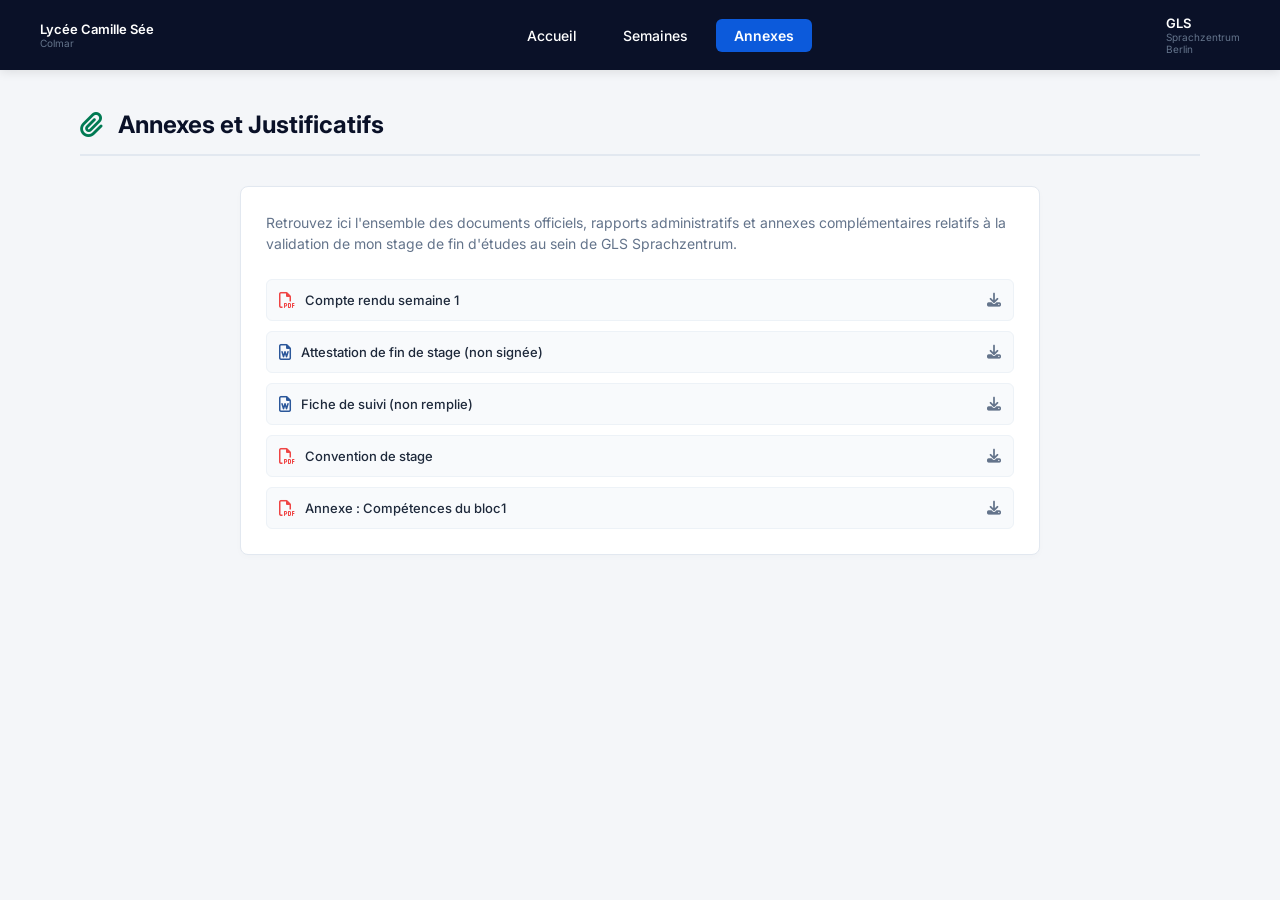
==== annexes.html @ 9d840eb7 "Premier commit du site de stage" ====
<!DOCTYPE html>
<html lang="fr">
<head>
    <meta charset="UTF-8">
    <meta name="viewport" content="width=device-width, initial-scale=1.0">
    <title>Annexes - Compte Rendu de Stage</title>
    <link rel="stylesheet" href="annexes.css">
    <link rel="stylesheet" href="https://cdnjs.cloudflare.com/ajax/libs/font-awesome/6.4.0/css/all.min.css">
    <link href="https://fonts.googleapis.com/css2?family=Inter:wght@400;500;600;700;800&display=swap" rel="stylesheet">
</head>
<body>

    <header class="navbar">
        <div class="logo-left">
            <div class="logo-text">
                <span class="title">Lycée Camille Sée</span>
                <span class="subtitle">Colmar</span>
            </div>
        </div>

        <nav class="nav-links">
            <a href="index.html">Accueil</a>
            <a href="semaines.html">Semaines</a>
            <a href="annexes.html" class="nav-btn-active">Annexes</a>
        </nav>

        <div class="logo-right">
            <div class="logo-text">
                <span class="title uppercase">GLS</span>
                <span class="subtitle">Sprachzentrum<br>Berlin</span>
            </div>
        </div>
    </header>

    <main class="page-container">
        
        <div class="page-header">
            <i class="fa-solid fa-paperclip title-icon" style="color: var(--btn-teal);"></i>
            <h1 class="page-title">Annexes et Justificatifs</h1>
        </div>

        <div class="content-block" style="max-width: 800px; margin: 0 auto;">
            <p style="font-size: 14px; color: var(--text-muted); margin-bottom: 25px; line-height: 1.5;">
                Retrouvez ici l'ensemble des documents officiels, rapports administratifs et annexes complémentaires relatifs à la validation de mon stage de fin d'études au sein de GLS Sprachzentrum.
            </p>

            <div class="attachments-list">

                <a href="compte_rendu_S1.pdf" class="attachment-item" download>
                    <div class="file-info">
                        <i class="fa-regular fa-file-pdf"></i>
                        <span>Compte rendu semaine 1</span>
                    </div>
                    <i class="fa-solid fa-download download-icon"></i>
                </a>
                
                <a href="attestation_fin_stage-HAAS_Kenisha.docx" class="attachment-item" download>
                    <div class="file-info">
                        <i class="fa-regular fa-file-word"></i>
                        <span>Attestation de fin de stage (non signée)</span>
                    </div>
                    <i class="fa-solid fa-download download-icon"></i>
                </a>

                <a href="fiche_de_suivi.docx" class="attachment-item" download>
                    <div class="file-info">
                        <i class="fa-regular fa-file-word"></i>
                        <span>Fiche de suivi (non remplie)</span>
                    </div>
                    <i class="fa-solid fa-download download-icon"></i>
                </a>

                 <a href="convention_stage-HAAS_Kenisha.pdf" class="attachment-item" download>
                    <div class="file-info">
                        <i class="fa-regular fa-file-pdf"></i>
                        <span>Convention de stage</span>
                    </div>
                    <i class="fa-solid fa-download download-icon"></i>
                </a>

                <a href="annexe_competences_B1.pdf" class="attachment-item" download>
                    <div class="file-info">
                        <i class="fa-regular fa-file-pdf"></i>
                        <span>Annexe : Compétences du bloc1 </span>
                    </div>
                    <i class="fa-solid fa-download download-icon"></i>
                </a>

            </div>
        </div>

    </main>

</body>
</html>
---- annexes.css ----
/* ==========================================================================
   1. CONFIGURATION GENERALE & VARIABLES
   ========================================================================== */
:root {
    --dark-navy: #0a1128;       /* Couleur des bandeaux supérieurs et inférieurs */
    --active-blue: #0c5adb;     /* Bleu vif (onglets actifs, boutons principaux) */
    --bg-light: #f4f6f9;        /* Fond gris très clair des pages intérieures */
    --text-dark: #1e293b;       /* Texte principal */
    --text-muted: #64748b;      /* Textes secondaires, légendes et dates */
    --white: #ffffff;
    
    /* Boutons de la page d'accueil */
    --btn-purple: #4933ef;      /* Violet pour "Semaines de stage" */
    --btn-teal: #007a53;        /* Vert/Teal pour "Annexes" */
    
    --font-main: 'Inter', sans-serif;
}

/* Reset complet pour éviter les décalages de marge */
* {
    margin: 0;
    padding: 0;
    box-sizing: border-box;
}

body {
    font-family: var(--font-main);
    background-color: var(--white);
    color: var(--text-dark);
    display: flex;
    flex-direction: column;
    min-height: 100vh;
    overflow-x: hidden;
}

/* ==========================================================================
   2. BARRE DE NAVIGATION COMMUNE (En-tête de toutes les pages)
   ========================================================================== */
.navbar {
    background-color: var(--dark-navy);
    color: var(--white);
    height: 70px;
    display: flex;
    justify-content: space-between;
    align-items: center;
    padding: 0 40px;
    position: sticky;
    top: 0;
    z-index: 100;
    box-shadow: 0 2px 10px rgba(0, 0, 0, 0.1);
}

.logo-left, .logo-right, .logo-item {
    display: flex;
    align-items: center;
    gap: 12px;
}

.logo-cs {
    color: #ef4444; /* Rouge emblématique du Lycée */
    font-size: 24px;
    font-weight: 800;
}

.book-icon {
    font-size: 22px;
    color: var(--white);
}

.logo-text {
    display: flex;
    flex-direction: column;
}

.logo-text .title {
    font-size: 13px;
    font-weight: 600;
}

.logo-text .subtitle {
    font-size: 10px;
    color: var(--text-muted);
    line-height: 1.2;
}

.uppercase { 
    text-transform: uppercase; 
}

/* Liens de l'onglet de navigation */
.nav-links {
    display: flex;
    align-items: center;
    gap: 10px;
}

.nav-links a {
    color: var(--white);
    text-decoration: none;
    font-size: 14px;
    font-weight: 500;
    padding: 8px 18px;
    border-radius: 6px;
    transition: background 0.2s ease, color 0.2s ease;
}

.nav-links a:hover {
    background-color: rgba(255, 255, 255, 0.1);
}

/* État actif (Bouton/Pilule bleue) */
.nav-links a.nav-btn-active {
    background-color: var(--active-blue);
    font-weight: 600;
}

.nav-links a.nav-btn-active:hover {
    background-color: #0b4ec2;
}

/* ==========================================================================
   3. ÉCRAN 1 : ACCUEIL (Image de la Tour & Carré d'infos)
   ========================================================================== */
.hero-container {
    flex: 1;
    position: relative;
    background-image: url('https://images.unsplash.com/photo-1599946347371-68eb71b16afc?ixlib=rb-4.0.3&auto=format&fit=crop&w=1500&q=80');
    background-size: cover;
    background-position: center right;
    display: flex;
    align-items: center;
    height: calc(100vh - 145px); /* Déduit la barre du haut (70px) et du bas (75px) */
}

/* Le dégradé linéaire qui estompe la tour vers la gauche */
.hero-container::before {
    content: '';
    position: absolute;
    top: 0; left: 0; width: 100%; height: 100%;
    background: linear-gradient(to right, #ffffff 35%, rgba(255, 255, 255, 0.6) 60%, transparent 100%);
    z-index: 1;
}

.hero-content {
    position: relative;
    z-index: 2;
    padding-left: 80px;
    max-width: 650px;
}

.main-title {
    font-size: 48px;
    font-weight: 800;
    line-height: 1.1;
    color: var(--dark-navy);
    margin-bottom: 8px;
}

.section-subtitle {
    font-size: 22px;
    font-weight: 700;
    color: var(--btn-purple);
    margin-bottom: 30px;
}

/* Les deux logos alignés sous le titre principal */
.logos-row {
    display: flex;
    gap: 40px;
    margin-bottom: 25px;
}

.book-icon-dark { 
    font-size: 24px; 
    color: var(--dark-navy); 
}

.logo-cs-dark { 
    color: #ef4444; 
    font-size: 26px; 
    font-weight: 800; 
}

.logo-text-dark { 
    display: flex; 
    flex-direction: column; 
}

.logo-text-dark .title { 
    font-size: 13px; 
    font-weight: 700; 
    color: var(--dark-navy); 
}

.logo-text-dark .subtitle { 
    font-size: 10px; 
    color: var(--text-muted); 
    line-height: 1.2; 
}

/* Le petit carré blanc d'informations (Compact et flottant) */
.info-card {
    background: var(--white);
    border-radius: 8px;
    padding: 22px 25px;
    width: 390px;
    box-shadow: 0 4px 20px rgba(0, 0, 0, 0.08);
    border: 1px solid #e2e8f0;
}

.info-card p {
    font-size: 13.5px;
    margin-bottom: 10px;
    line-height: 1.4;
}

.info-card p:last-child { 
    margin-bottom: 0; 
}

.info-card .label { 
    font-weight: 600; 
    color: #475569; 
}

.info-card .val-blue { 
    color: var(--active-blue); 
    font-weight: 700; 
}

.info-card .val-black { 
    color: var(--text-dark); 
    font-weight: 600; 
}

/* BARRE NOIRE INFÉRIEURE D'ACCUEIL */
.bottom-bar {
    background-color: var(--dark-navy);
    height: 75px;
    display: flex;
    justify-content: center; /* Centre les boutons horizontalement */
    align-items: center;     /* Centre les boutons verticalement */
    z-index: 10;
}

.buttons-center {
    display: flex;
    gap: 20px;
}

.action-btn {
    display: inline-flex;
    align-items: center;
    gap: 10px;
    color: var(--white);
    text-decoration: none;
    font-weight: 600;
    font-size: 14px;
    padding: 12px 28px;
    border-radius: 25px; /* Forme de pilule bien arrondie */
    transition: transform 0.2s ease, opacity 0.2s ease;
}

.action-btn:hover {
    transform: translateY(-2px);
    opacity: 0.95;
}

.btn-purple { background-color: var(--btn-purple); }
.btn-teal { background-color: var(--btn-teal); }

/* ==========================================================================
   4. STRUCTURES DES PAGES DE CONTENU (Gris clair en arrière-plan)
   ========================================================================== */
.page-container {
    flex: 1;
    padding: 40px 80px;
    background-color: var(--bg-light);
    overflow-y: auto;
}

.page-header {
    display: flex;
    align-items: center;
    gap: 15px;
    border-bottom: 2px solid #e2e8f0;
    padding-bottom: 15px;
    margin-bottom: 30px;
}

.header-text {
    display: flex;
    flex-direction: column;
}

.title-icon {
    font-size: 26px;
    color: var(--btn-purple); /* Par défaut violet, modifiable inline si nécessaire */
}

.page-title {
    font-size: 24px;
    font-weight: 700;
    color: var(--dark-navy);
}

/* Lien de retour (Utilisé sur la page détail Semaine 1) */
.back-link {
    display: inline-flex;
    align-items: center;
    gap: 8px;
    color: var(--active-blue);
    text-decoration: none;
    font-weight: 600;
    font-size: 14px;
    margin-bottom: 20px;
    transition: color 0.2s;
}

.back-link:hover { 
    color: var(--dark-navy); 
}

/* ==========================================================================
   5. ÉCRAN 2 : LISTE DES SEMAINES (`semaines.html`)
   ========================================================================== */
.weeks-list {
    display: flex;
    flex-direction: column;
    gap: 14px;
    max-width: 1000px;
}

.week-card {
    background: var(--white);
    border-radius: 8px;
    padding: 16px 24px;
    display: flex;
    justify-content: space-between;
    align-items: center;
    box-shadow: 0 2px 6px rgba(0, 0, 0, 0.02);
    border: 1px solid #e2e8f0;
}

.week-info-left {
    display: flex;
    align-items: center;
    gap: 16px;
}

.week-icon-box {
    background-color: #eff6ff;
    color: var(--active-blue);
    width: 42px;
    height: 42px;
    border-radius: 6px;
    display: flex;
    justify-content: center;
    align-items: center;
    font-size: 18px;
}

.week-text h3 {
    font-size: 15px;
    font-weight: 700;
    color: var(--text-dark);
}

.week-text p {
    font-size: 12.5px;
    color: var(--text-muted);
    margin-top: 2px;
}

.btn-open {
    background-color: var(--active-blue);
    color: var(--white);
    text-decoration: none;
    font-weight: 600;
    font-size: 13px;
    padding: 8px 20px;
    border-radius: 6px;
    transition: background 0.2s ease;
}

.btn-open:hover { 
    background-color: #0b4ec2; 
}

/* ==========================================================================
   6. ÉCRAN 3 & 4 : BLOCS DE TEXTE & DISPOSITION EN COLONNES (Détails & Annexes)
   ========================================================================== */
.week-detail-layout {
    display: flex;
    gap: 30px;
    max-width: 1200px;
    align-items: flex-start;
}

/* Colonne de gauche (Rapports écrits) */
.detail-main-content {
    flex: 2; /* Prend les 2/3 de l'espace */
    display: flex;
    flex-direction: column;
    gap: 20px;
}

/* Blocs blancs de texte structuré (utilisé aussi pour centrer les annexes) */
.content-block {
    background: var(--white);
    border-radius: 8px;
    padding: 25px;
    box-shadow: 0 2px 6px rgba(0, 0, 0, 0.02);
    border: 1px solid #e2e8f0;
}

.content-block h2 {
    font-size: 16px;
    font-weight: 700;
    color: var(--dark-navy);
    margin-bottom: 12px;
    border-left: 4px solid var(--active-blue);
    padding-left: 12px;
}

.content-block p {
    font-size: 14px;
    color: #334155;
    line-height: 1.6;
}

/* Colonne de droite (Encart des documents) */
.detail-sidebar {
    flex: 1; /* Prend 1/3 de l'espace */
    position: sticky;
    top: 90px; /* Reste fixé si la colonne de gauche est très longue */
}

.sidebar-card {
    background: var(--white);
    border-radius: 8px;
    padding: 20px;
    box-shadow: 0 2px 6px rgba(0, 0, 0, 0.02);
    border: 1px solid #e2e8f0;
}

.sidebar-card h2 {
    font-size: 15px;
    font-weight: 700;
    color: var(--dark-navy);
    margin-bottom: 15px;
    display: flex;
    align-items: center;
    gap: 8px;
}

/* ==========================================================================
   7. LISTES DE DOCUMENTS ET PIÈCES JOINTES (Téléchargements)
   ========================================================================== */
.attachments-list {
    display: flex;
    flex-direction: column;
    gap: 10px;
}

/* Chaque ligne de document cliquable */
.attachment-item {
    display: flex;
    justify-content: space-between;
    align-items: center;
    padding: 12px;
    background: #f8fafc;
    border-radius: 6px;
    text-decoration: none;
    color: var(--text-dark);
    font-size: 13px;
    font-weight: 500;
    border: 1px solid #edf2f7;
    transition: all 0.2s ease;
}

/* Effets fluides au survol d'une annexe / pièce jointe */
.attachment-item:hover {
    background: #eff6ff; /* Fond bleu très léger */
    border-color: #bfdbfe; /* Bordure bleutée */
}

.file-info {
    display: flex;
    align-items: center;
    gap: 10px;
}

/* Couleurs des icônes de documents */
.file-info .fa-file-pdf {
    
    color: #ef4444; /* Rouge pour les fichiers PDF */
    font-size: 16px;
}

.file-info .fa-file-image {
    color: #3b82f6; /* Bleu pour les images/captures */
    font-size: 16px;
}

.file-info .fa-file-word {
    color: #2b579a; /* Bleu foncé pour les fichiers Word (DOCX) */
    font-size: 16px;
}

/* Flèche de téléchargement à droite */
.download-icon {
    color: var(--text-muted);
    font-size: 14px;
    transition: color 0.2s ease;
}

.attachment-item:hover .download-icon {
    color: var(--active-blue); /* Devient bleue au survol du bloc */
}
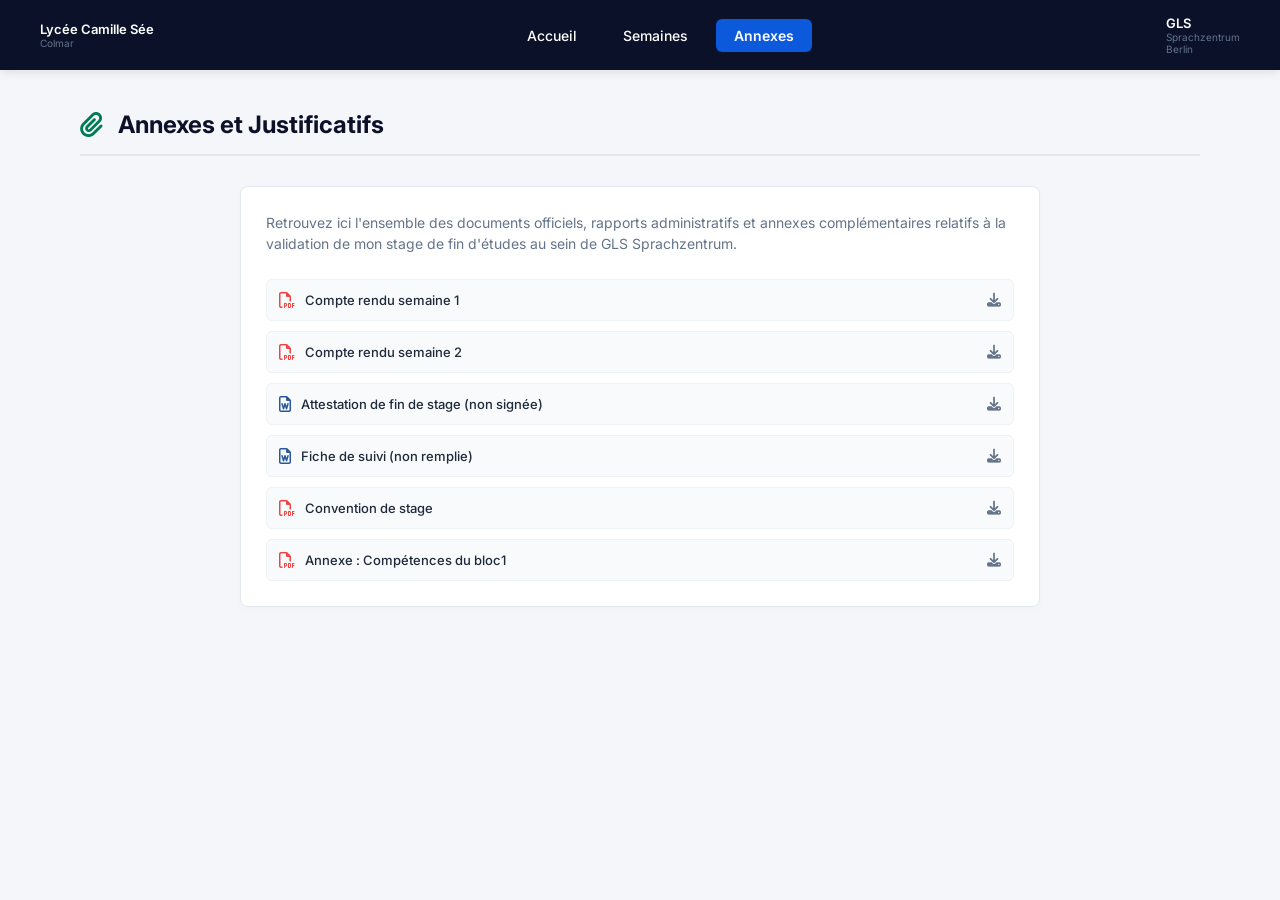
==== commit 357b7e3b: "Mise à jour du site" ====
--- a/annexes.html
+++ b/annexes.html
@@ -53,6 +53,14 @@
                     </div>
                     <i class="fa-solid fa-download download-icon"></i>
                 </a>
+
+                 <a href="compte_renduS2.pdf" class="attachment-item" download>
+                    <div class="file-info">
+                        <i class="fa-regular fa-file-pdf"></i>
+                        <span>Compte rendu semaine 2</span>
+                    </div>
+                    <i class="fa-solid fa-download download-icon"></i>
+                </a>
                 
                 <a href="attestation_fin_stage-HAAS_Kenisha.docx" class="attachment-item" download>
                     <div class="file-info">
--- a/annexes.css
+++ b/annexes.css
@@ -517,4 +517,94 @@
 
 .attachment-item:hover .download-icon {
     color: var(--active-blue); /* Devient bleue au survol du bloc */
+}
+
+/* ==========================================================================
+   9. ADAPTATION RESPONSIVE (Mobiles et Tablettes)
+   ========================================================================== */
+
+/* --- 1. TABLETTES & PETITS ÉCRANS (Moins de 1024px) --- */
+@media (max-width: 1024px) {
+    /* Navbar : on réduit les espaces */
+    .navbar {
+        padding: 0 20px;
+        height: 70px;
+    }
+    
+    .logo-text-real, .gls-sub-block {
+        display: none; /* Cache les petits sous-textes des logos pour gagner de la place */
+    }
+
+    /* Pages intérieures : la colonne de droite passe en dessous */
+    .week-detail-layout {
+        flex-direction: column;
+        gap: 20px;
+    }
+
+    .page-container {
+        padding: 30px 40px; /* On réduit les grosses marges des côtés */
+    }
+}
+
+/* --- 2. SMARTPHONES (Moins de 768px) --- */
+@media (max-width: 768px) {
+    /* Accueil (Hero) */
+    .hero-container {
+        background-position: center; /* Centre l'image de fond */
+        padding: 20px;
+        height: auto;
+        min-height: calc(100vh - 145px);
+    }
+
+    .hero-content {
+        padding-left: 0; /* Aligne le contenu à gauche sur mobile */
+        max-width: 100%;
+    }
+
+    .main-title {
+        font-size: 32px; /* Titre plus petit pour éviter qu'un mot soit coupé */
+    }
+
+    .logos-row {
+        flex-direction: column; /* Aligne les logos l'un en dessous de l'autre */
+        align-items: flex-start;
+        gap: 15px;
+    }
+
+    .info-card {
+        width: 100%; /* La carte d'infos prend toute la largeur */
+    }
+
+    /* Liste des semaines (`semaines.html`) */
+    .page-container {
+        padding: 20px 15px;
+    }
+
+    .week-card {
+        flex-direction: column; /* Le bouton "Ouvrir" passe en dessous du texte */
+        align-items: flex-start;
+        gap: 15px;
+    }
+
+    .btn-open {
+        width: 100%; /* Le bouton prend toute la largeur sur mobile */
+        text-align: center;
+    }
+
+    /* Barre du bas (Boutons Accueil) */
+    .bottom-bar {
+        height: auto;
+        padding: 15px;
+    }
+
+    .buttons-center {
+        flex-direction: column; /* Boutons l'un sur l'autre */
+        width: 100%;
+        gap: 10px;
+    }
+
+    .action-btn {
+        width: 100%;
+        justify-content: center;
+    }
 }
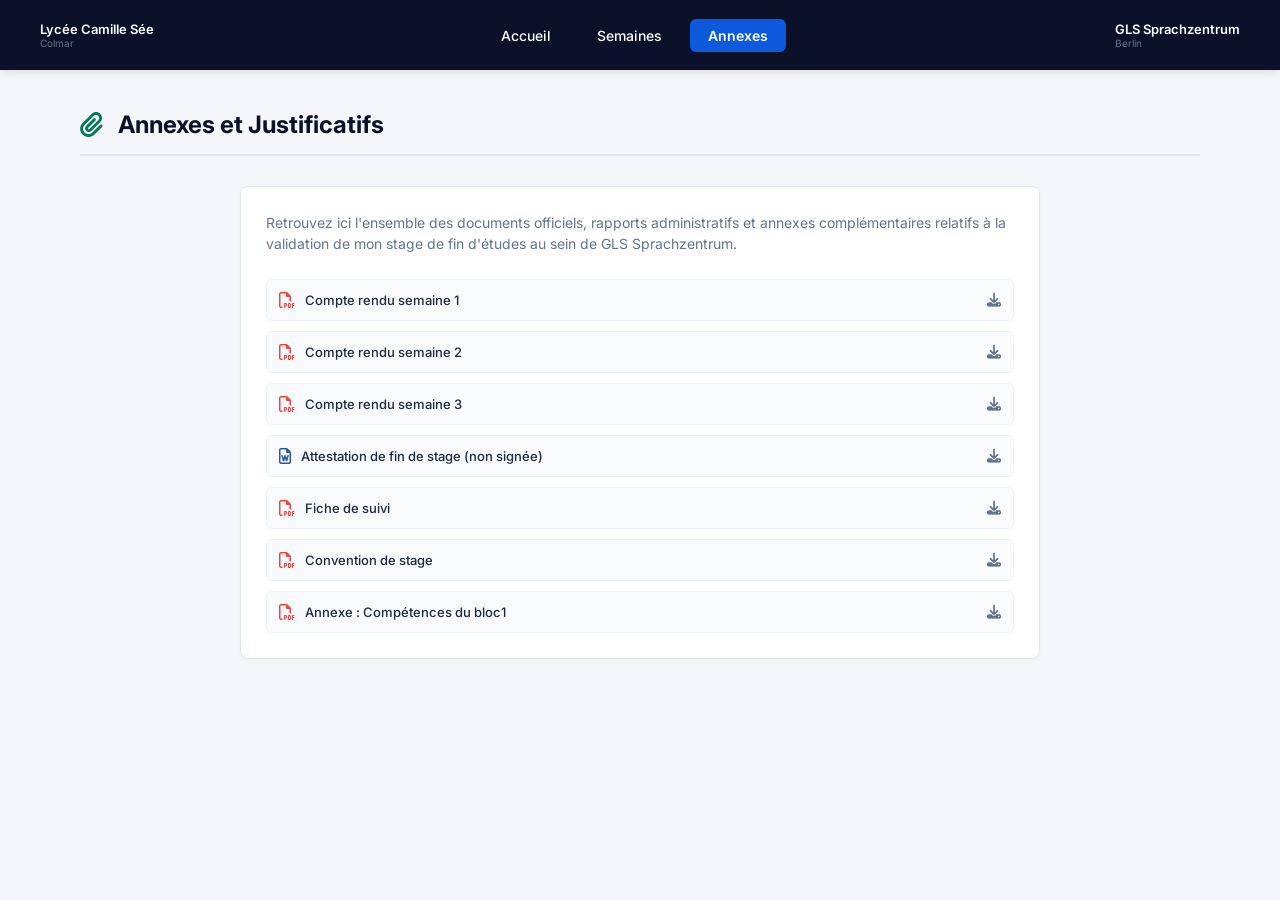
==== commit 2306a22c: "Mise à jour du site Semaine 3" ====
--- a/annexes.html
+++ b/annexes.html
@@ -12,22 +12,28 @@
 
     <header class="navbar">
         <div class="logo-left">
-            <div class="logo-text">
-                <span class="title">Lycée Camille Sée</span>
-                <span class="subtitle">Colmar</span>
-            </div>
+            <a href="https://www.lyceecamilleseecolmar.fr/" target="_blank" class="logo-link">
+                <div class="logo-text">
+                    <span class="title">Lycée Camille Sée</span>
+                    <span class="subtitle">Colmar</span>
+                </div>
+            </a>
         </div>
 
         <nav class="nav-links">
             <a href="index.html">Accueil</a>
-            <a href="semaines.html">Semaines</a>
+            <a href="semaines.html" >Semaines</a>
             <a href="annexes.html" class="nav-btn-active">Annexes</a>
         </nav>
 
         <div class="logo-right">
-            <div class="logo-text">
-                <span class="title uppercase">GLS</span>
-                <span class="subtitle">Sprachzentrum<br>Berlin</span>
+            <di class="logo-left">
+                <a href="https://www.gls-german-courses.de/" target="=_blank" class="logo-link">
+                    <div class="logo-text">
+                        <span class="title">GLS Sprachzentrum</span>
+                        <span class="subtitle">Berlin</span>
+                    </div>
+                </a>
             </div>
         </div>
     </header>
@@ -61,6 +67,14 @@
                     </div>
                     <i class="fa-solid fa-download download-icon"></i>
                 </a>
+
+                  <a href="compte_renduS3.pdf" class="attachment-item" download>
+                    <div class="file-info">
+                        <i class="fa-regular fa-file-pdf"></i>
+                        <span>Compte rendu semaine 3</span>
+                    </div>
+                    <i class="fa-solid fa-download download-icon"></i>
+                </a>
                 
                 <a href="attestation_fin_stage-HAAS_Kenisha.docx" class="attachment-item" download>
                     <div class="file-info">
@@ -70,10 +84,10 @@
                     <i class="fa-solid fa-download download-icon"></i>
                 </a>
 
-                <a href="fiche_de_suivi.docx" class="attachment-item" download>
+                <a href="fiche_de_suivi.pdf" class="attachment-item" download>
                     <div class="file-info">
-                        <i class="fa-regular fa-file-word"></i>
-                        <span>Fiche de suivi (non remplie)</span>
+                        <i class="fa-regular fa-file-pdf"></i>
+                        <span>Fiche de suivi</span>
                     </div>
                     <i class="fa-solid fa-download download-icon"></i>
                 </a>
--- a/annexes.css
+++ b/annexes.css
@@ -50,6 +50,19 @@
     box-shadow: 0 2px 10px rgba(0, 0, 0, 0.1);
 }
 
+/* Lien vers les sites des écoles  */
+.logo-link {
+    text-decoration: none;
+    color: inherit;
+    display: flex;
+    align-items: center;
+}
+
+.logo-link:hover .title {
+    opacity: 0.85;
+}
+
+/* ____________________________________*/
 .logo-left, .logo-right, .logo-item {
     display: flex;
     align-items: center;
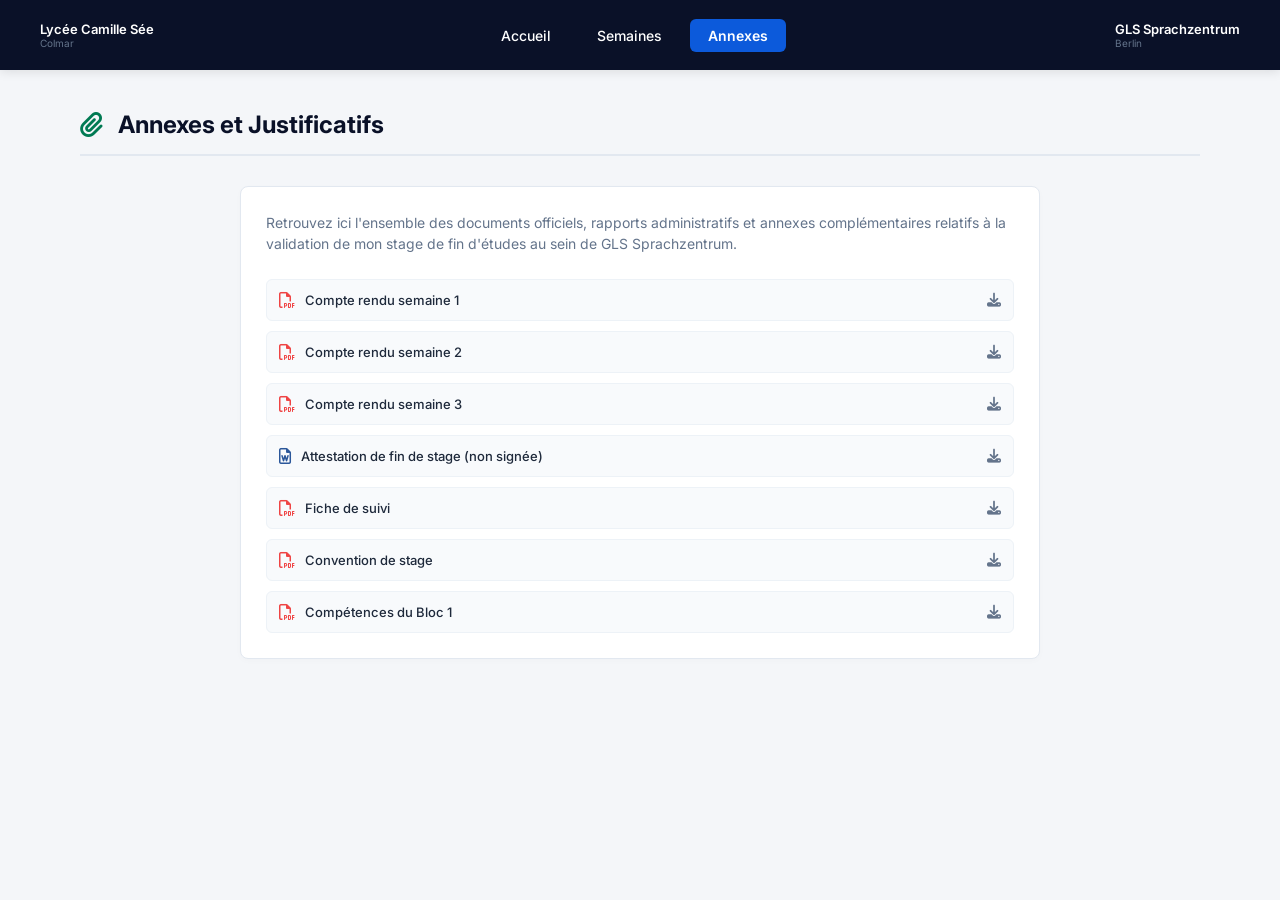
==== commit 22e2a698: "ajout responsive" ====
--- a/annexes.html
+++ b/annexes.html
@@ -52,7 +52,7 @@
 
             <div class="attachments-list">
 
-                <a href="compte_rendu_S1.pdf" class="attachment-item" download>
+                <a href="compte_rendu/compte_renduS1.pdf" class="attachment-item" download>
                     <div class="file-info">
                         <i class="fa-regular fa-file-pdf"></i>
                         <span>Compte rendu semaine 1</span>
@@ -60,7 +60,7 @@
                     <i class="fa-solid fa-download download-icon"></i>
                 </a>
 
-                 <a href="compte_renduS2.pdf" class="attachment-item" download>
+                 <a href="compte_rendu/compte_renduS2.pdf" class="attachment-item" download>
                     <div class="file-info">
                         <i class="fa-regular fa-file-pdf"></i>
                         <span>Compte rendu semaine 2</span>
@@ -68,7 +68,7 @@
                     <i class="fa-solid fa-download download-icon"></i>
                 </a>
 
-                  <a href="compte_renduS3.pdf" class="attachment-item" download>
+                  <a href="compte_rendu/compte_renduS3.pdf" class="attachment-item" download>
                     <div class="file-info">
                         <i class="fa-regular fa-file-pdf"></i>
                         <span>Compte rendu semaine 3</span>
@@ -76,7 +76,7 @@
                     <i class="fa-solid fa-download download-icon"></i>
                 </a>
                 
-                <a href="attestation_fin_stage-HAAS_Kenisha.docx" class="attachment-item" download>
+                <a href="annexes/attestation_fin_stage-HAAS_Kenisha.docx" class="attachment-item" download>
                     <div class="file-info">
                         <i class="fa-regular fa-file-word"></i>
                         <span>Attestation de fin de stage (non signée)</span>
@@ -84,7 +84,7 @@
                     <i class="fa-solid fa-download download-icon"></i>
                 </a>
 
-                <a href="fiche_de_suivi.pdf" class="attachment-item" download>
+                <a href="annexes/Fiche_de_suivi.pdf" class="attachment-item" download>
                     <div class="file-info">
                         <i class="fa-regular fa-file-pdf"></i>
                         <span>Fiche de suivi</span>
@@ -92,7 +92,7 @@
                     <i class="fa-solid fa-download download-icon"></i>
                 </a>
 
-                 <a href="convention_stage-HAAS_Kenisha.pdf" class="attachment-item" download>
+                 <a href="annexes/convention_stage-HAAS_Kenisha.pdf" class="attachment-item" download>
                     <div class="file-info">
                         <i class="fa-regular fa-file-pdf"></i>
                         <span>Convention de stage</span>
@@ -100,10 +100,10 @@
                     <i class="fa-solid fa-download download-icon"></i>
                 </a>
 
-                <a href="annexe_competences_B1.pdf" class="attachment-item" download>
+                <a href="annexes/annexe_competences_B1.pdf" class="attachment-item" download>
                     <div class="file-info">
                         <i class="fa-regular fa-file-pdf"></i>
-                        <span>Annexe : Compétences du bloc1 </span>
+                        <span>Compétences du Bloc 1 </span>
                     </div>
                     <i class="fa-solid fa-download download-icon"></i>
                 </a>
--- a/annexes.css
+++ b/annexes.css
@@ -114,7 +114,7 @@
     font-weight: 500;
     padding: 8px 18px;
     border-radius: 6px;
-    transition: background 0.2s ease, color 0.2s ease;
+    transition: all 0.2s ease;
 }
 
 .nav-links a:hover {
@@ -532,92 +532,96 @@
     color: var(--active-blue); /* Devient bleue au survol du bloc */
 }
 
-/* ==========================================================================
-   9. ADAPTATION RESPONSIVE (Mobiles et Tablettes)
-   ========================================================================== */
-
-/* --- 1. TABLETTES & PETITS ÉCRANS (Moins de 1024px) --- */
+/* =========================================================
+   📱 10. RESPONSIVE DESIGN
+   ========================================================= */
+
+/* TABLETTE */
 @media (max-width: 1024px) {
-    /* Navbar : on réduit les espaces */
+    body {
+        overflow: auto;
+        height: auto;
+    }
+
     .navbar {
         padding: 0 20px;
-        height: 70px;
-    }
-    
-    .logo-text-real, .gls-sub-block {
-        display: none; /* Cache les petits sous-textes des logos pour gagner de la place */
-    }
-
-    /* Pages intérieures : la colonne de droite passe en dessous */
-    .week-detail-layout {
-        flex-direction: column;
+    }
+
+    .hero-content {
+        padding-left: 40px;
+        max-width: 90%;
+    }
+
+    .main-title {
+        font-size: 38px;
+    }
+
+    .logos-row {
         gap: 20px;
-    }
-
-    .page-container {
-        padding: 30px 40px; /* On réduit les grosses marges des côtés */
-    }
-}
-
-/* --- 2. SMARTPHONES (Moins de 768px) --- */
+        flex-wrap: wrap;
+    }
+
+    .info-card {
+        width: 320px;
+    }
+
+    .logo-text .title {
+    font-size: 12px;
+    font-weight: 600;
+}
+}
+
+
+/* MOBILE */
 @media (max-width: 768px) {
-    /* Accueil (Hero) */
-    .hero-container {
-        background-position: center; /* Centre l'image de fond */
-        padding: 20px;
-        height: auto;
-        min-height: calc(100vh - 145px);
-    }
-
-    .hero-content {
-        padding-left: 0; /* Aligne le contenu à gauche sur mobile */
-        max-width: 100%;
-    }
-
-    .main-title {
-        font-size: 32px; /* Titre plus petit pour éviter qu'un mot soit coupé */
-    }
-
-    .logos-row {
-        flex-direction: column; /* Aligne les logos l'un en dessous de l'autre */
-        align-items: flex-start;
-        gap: 15px;
-    }
-
-    .info-card {
-        width: 100%; /* La carte d'infos prend toute la largeur */
-    }
-
-    /* Liste des semaines (`semaines.html`) */
+
+    .nav-links a {
+        font-size: 13px;
+        padding: 6px 12px;
+    }
+
     .page-container {
         padding: 20px 15px;
     }
 
-    .week-card {
-        flex-direction: column; /* Le bouton "Ouvrir" passe en dessous du texte */
-        align-items: flex-start;
-        gap: 15px;
+    .page-title {
+        font-size: 20px;
+    }
+
+    .title-icon {
+        font-size: 22px;
+    }
+
+    .week-text h3 {
+        font-size: 14px;
+    }
+
+    .week-text p {
+        font-size: 11.5px;
     }
 
     .btn-open {
-        width: 100%; /* Le bouton prend toute la largeur sur mobile */
-        text-align: center;
-    }
-
-    /* Barre du bas (Boutons Accueil) */
-    .bottom-bar {
-        height: auto;
-        padding: 15px;
-    }
-
-    .buttons-center {
-        flex-direction: column; /* Boutons l'un sur l'autre */
-        width: 100%;
-        gap: 10px;
-    }
-
-    .action-btn {
-        width: 100%;
-        justify-content: center;
-    }
+        font-size: 12px;
+        padding: 7px 16px;
+    }
+
+    .week-icon-box {
+        width: 38px;
+        height: 38px;
+        font-size: 16px;
+    }
+
+    .content-block p {
+        font-size: 13px;
+    }
+
+    .sidebar-card h2,
+    .content-block h2 {
+        font-size: 14px;
+    }
+
+    .logo-text .title {
+    font-size: 10px;
+    font-weight: 600;
+}
 }
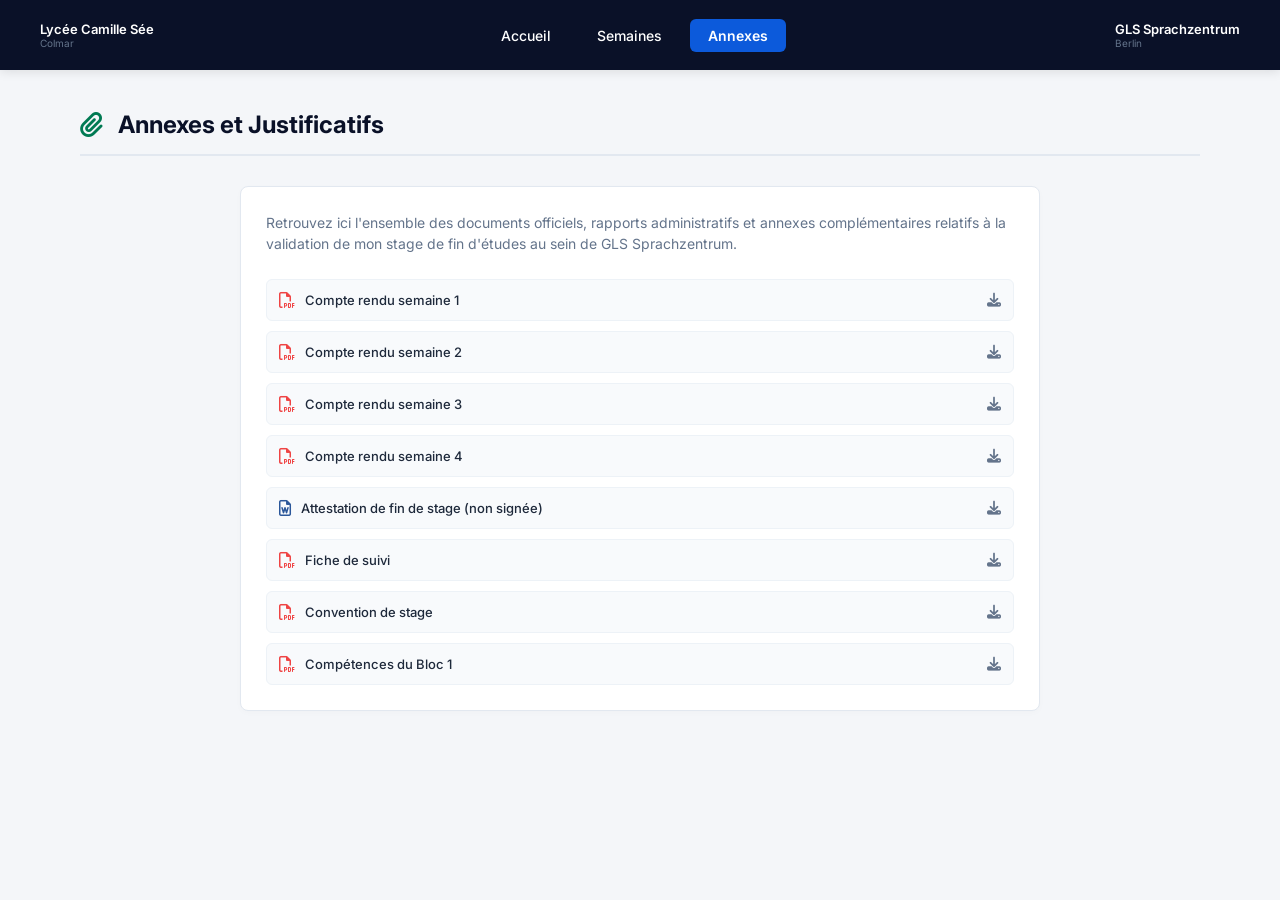
==== commit 50537800: "semaine 4" ====
--- a/annexes.html
+++ b/annexes.html
@@ -75,6 +75,14 @@
                     </div>
                     <i class="fa-solid fa-download download-icon"></i>
                 </a>
+
+                 <a href="compte_rendu/compte_renduS4.pdf" class="attachment-item" download>
+                    <div class="file-info">
+                        <i class="fa-regular fa-file-pdf"></i>
+                        <span>Compte rendu semaine 4</span>
+                    </div>
+                    <i class="fa-solid fa-download download-icon"></i>
+                </a>
                 
                 <a href="annexes/attestation_fin_stage-HAAS_Kenisha.docx" class="attachment-item" download>
                     <div class="file-info">
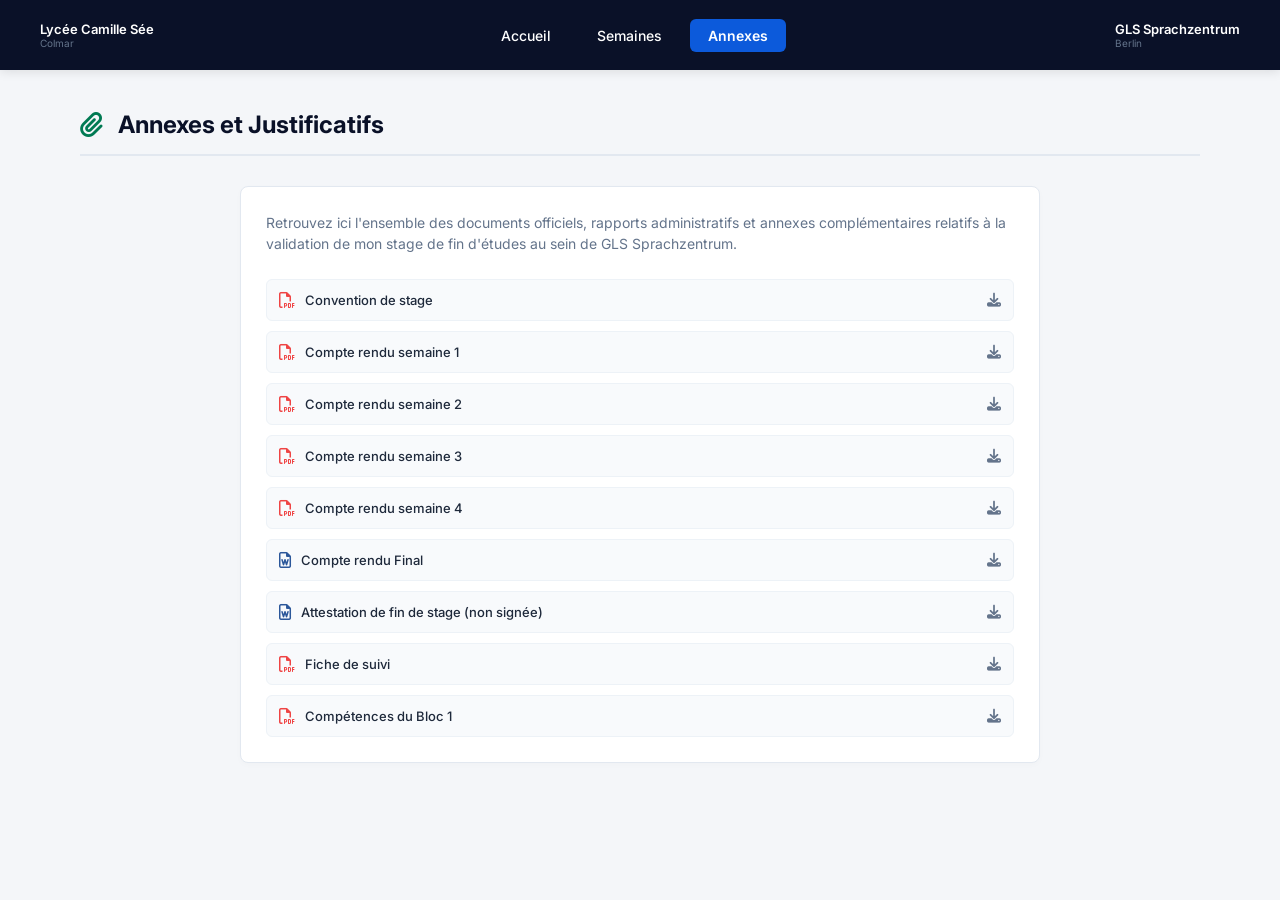
==== commit eb6dfba2: "ajout de fichier annexe" ====
--- a/annexes.html
+++ b/annexes.html
@@ -51,6 +51,14 @@
             </p>
 
             <div class="attachments-list">
+                
+                <a href="annexes/convention_stage-HAAS_Kenisha.pdf" class="attachment-item" download>
+                    <div class="file-info">
+                        <i class="fa-regular fa-file-pdf"></i>
+                        <span>Convention de stage</span>
+                    </div>
+                    <i class="fa-solid fa-download download-icon"></i>
+                </a>
 
                 <a href="compte_rendu/compte_renduS1.pdf" class="attachment-item" download>
                     <div class="file-info">
@@ -83,6 +91,14 @@
                     </div>
                     <i class="fa-solid fa-download download-icon"></i>
                 </a>
+
+                <a href="annexes/compte_rendu_final.docx" class="attachment-item" download>
+                    <div class="file-info">
+                        <i class="fa-regular fa-file-word"></i>
+                        <span>Compte rendu Final</span>
+                    </div>
+                    <i class="fa-solid fa-download download-icon"></i>
+                </a>
                 
                 <a href="annexes/attestation_fin_stage-HAAS_Kenisha.docx" class="attachment-item" download>
                     <div class="file-info">
@@ -99,15 +115,7 @@
                     </div>
                     <i class="fa-solid fa-download download-icon"></i>
                 </a>
-
-                 <a href="annexes/convention_stage-HAAS_Kenisha.pdf" class="attachment-item" download>
-                    <div class="file-info">
-                        <i class="fa-regular fa-file-pdf"></i>
-                        <span>Convention de stage</span>
-                    </div>
-                    <i class="fa-solid fa-download download-icon"></i>
-                </a>
-
+                
                 <a href="annexes/annexe_competences_B1.pdf" class="attachment-item" download>
                     <div class="file-info">
                         <i class="fa-regular fa-file-pdf"></i>
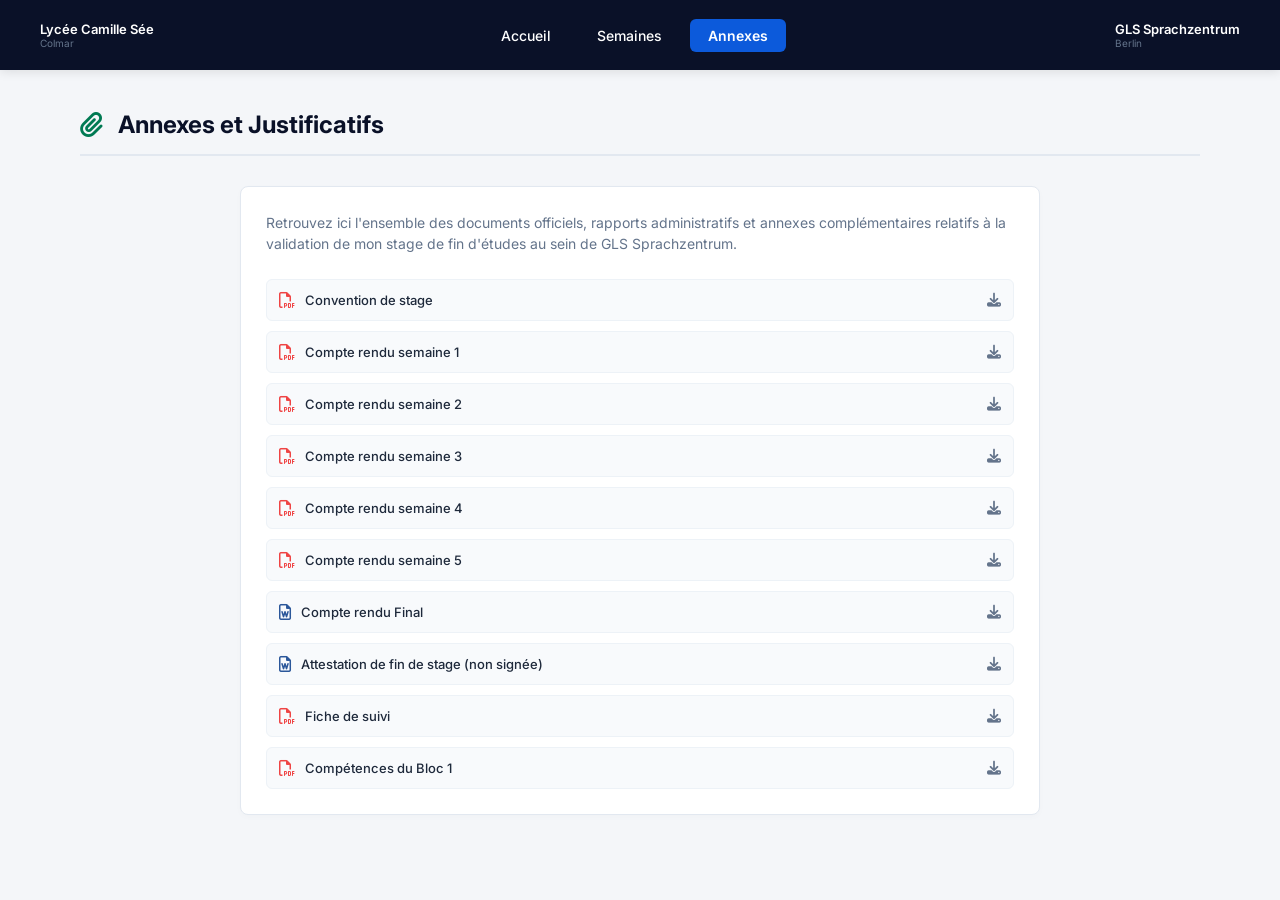
==== commit 4c2543b1: "semaine 5" ====
--- a/annexes.html
+++ b/annexes.html
@@ -92,6 +92,14 @@
                     <i class="fa-solid fa-download download-icon"></i>
                 </a>
 
+                <a href="compte_rendu/compte_renduS5.pdf" class="attachment-item" download>
+                    <div class="file-info">
+                        <i class="fa-regular fa-file-pdf"></i>
+                        <span>Compte rendu semaine 5</span>
+                    </div>
+                    <i class="fa-solid fa-download download-icon"></i>
+                </a>
+
                 <a href="annexes/compte_rendu_final.docx" class="attachment-item" download>
                     <div class="file-info">
                         <i class="fa-regular fa-file-word"></i>
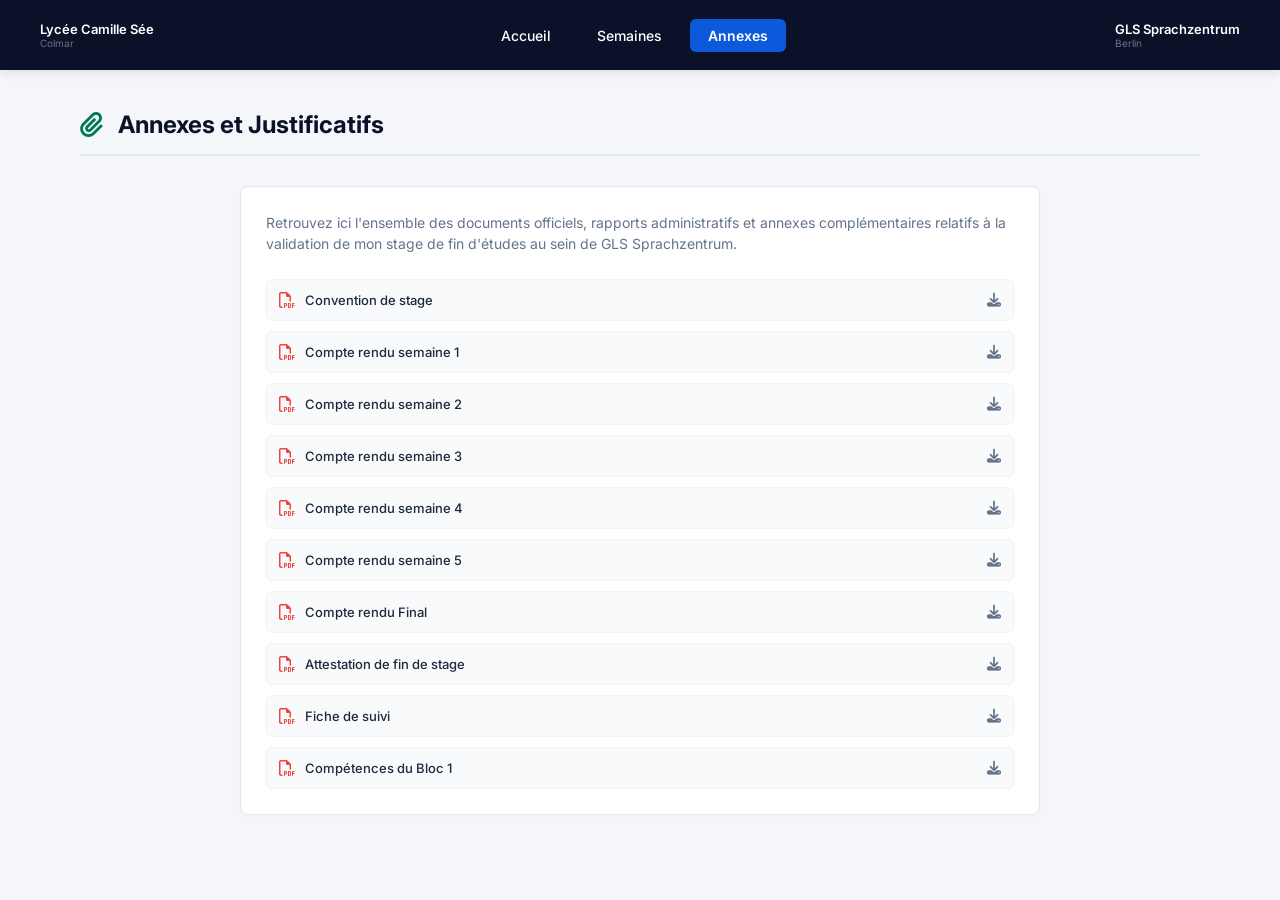
==== commit d5c5a7b0: "compte rendu final & attestation de fin de stage" ====
--- a/annexes.html
+++ b/annexes.html
@@ -100,18 +100,18 @@
                     <i class="fa-solid fa-download download-icon"></i>
                 </a>
 
-                <a href="annexes/compte_rendu_final.docx" class="attachment-item" download>
+                <a href="compte_rendu/compte_rendu_final.pdf" class="attachment-item" download>
                     <div class="file-info">
-                        <i class="fa-regular fa-file-word"></i>
+                        <i class="fa-regular fa-file-pdf"></i>
                         <span>Compte rendu Final</span>
                     </div>
                     <i class="fa-solid fa-download download-icon"></i>
                 </a>
                 
-                <a href="annexes/attestation_fin_stage-HAAS_Kenisha.docx" class="attachment-item" download>
+                <a href="annexes/attestation_fin_stage.pdf" class="attachment-item" download>
                     <div class="file-info">
-                        <i class="fa-regular fa-file-word"></i>
-                        <span>Attestation de fin de stage (non signée)</span>
+                        <i class="fa-regular fa-file-pdf"></i>
+                        <span>Attestation de fin de stage</span>
                     </div>
                     <i class="fa-solid fa-download download-icon"></i>
                 </a>
